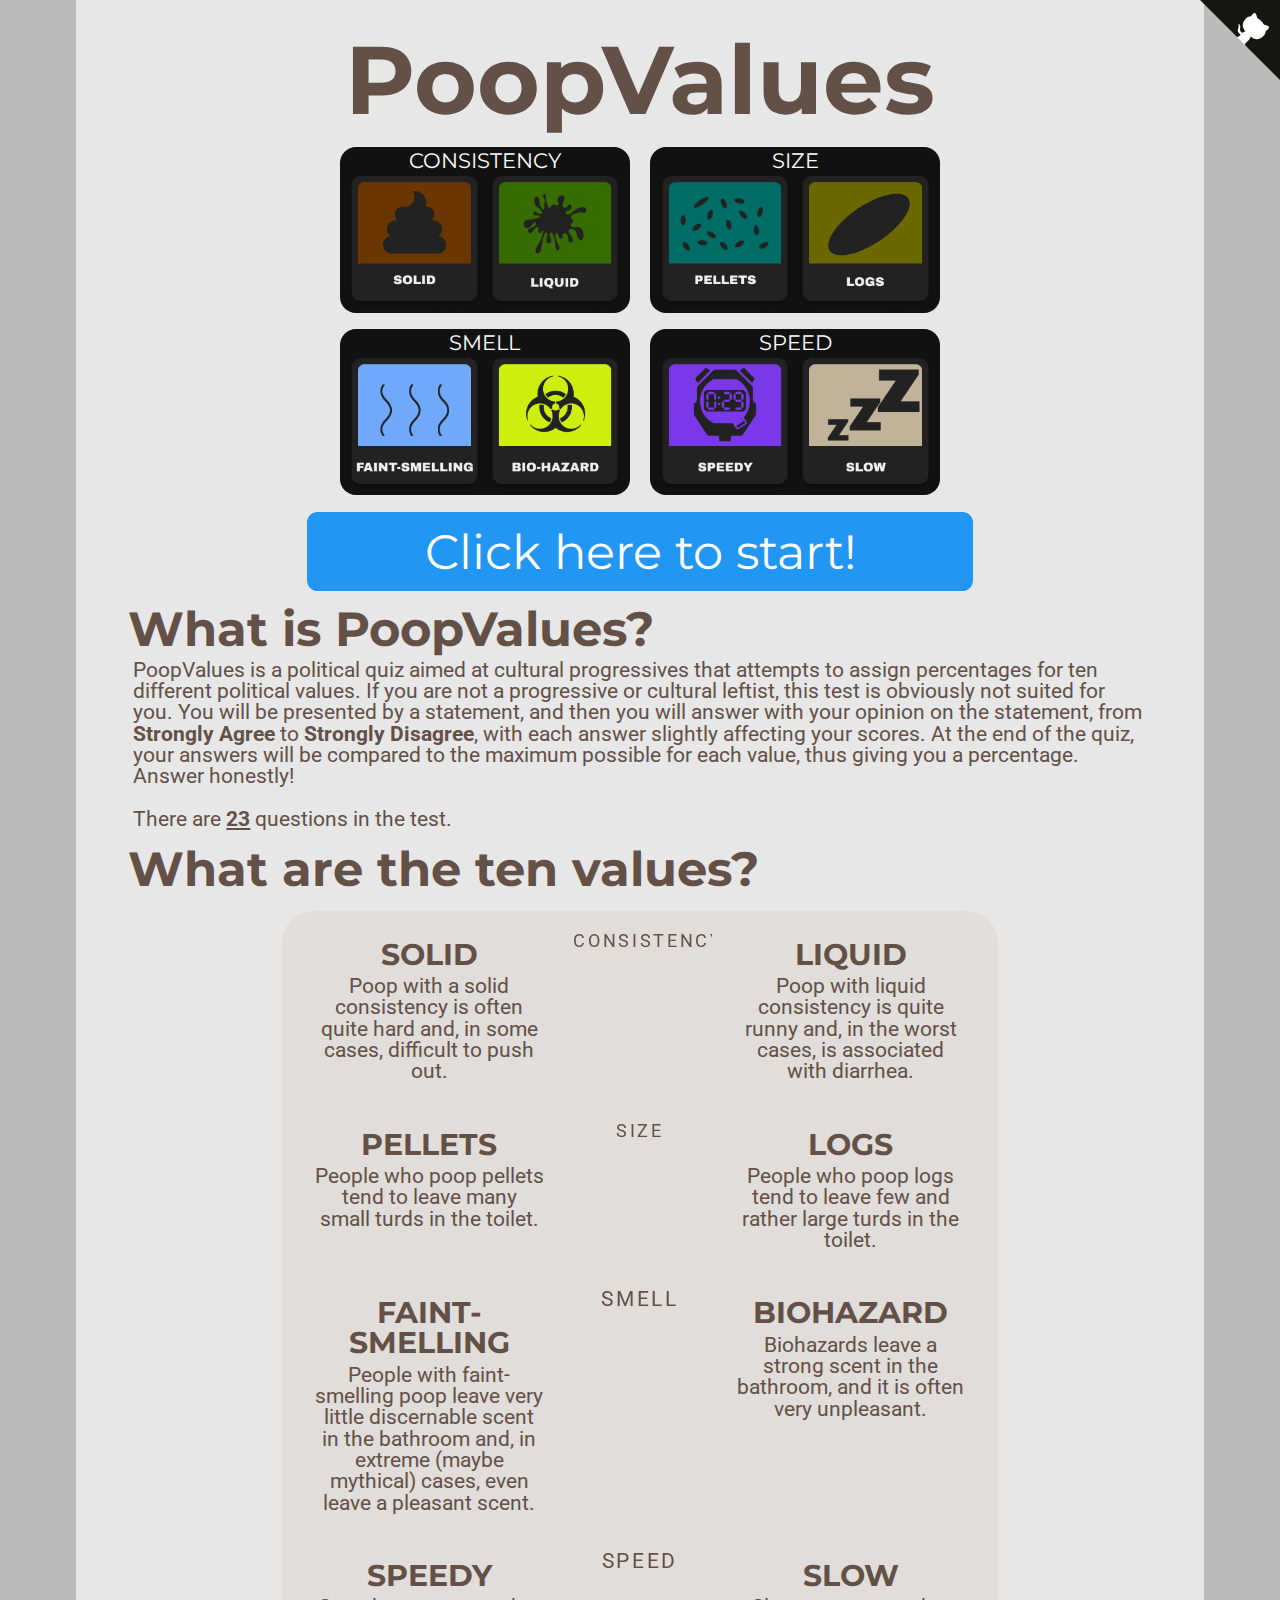
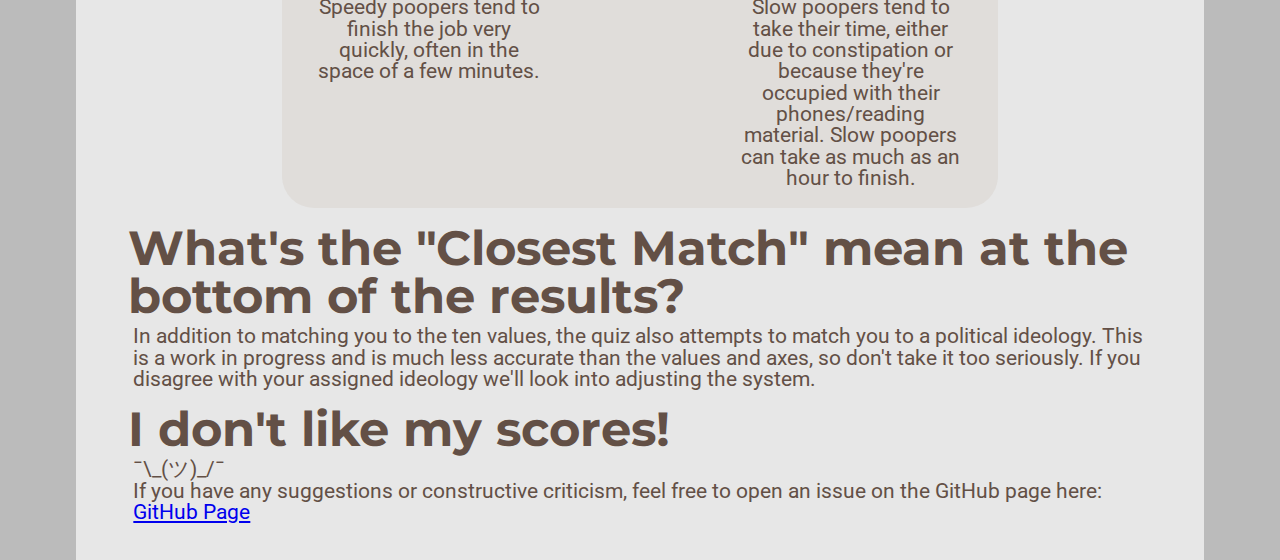
==== PoopValues/index.html @ defd819e "Added PoopValues Test again (removed git repository from 'PoopValues' folder this time)." ====
<!DOCTYPE html>
<html lang="en-US">
    <head>
        <link href="https://fonts.googleapis.com/css?family=Montserrat:300,400,700|Roboto:400,700" rel="stylesheet">
        <link href='style.css' rel='stylesheet' type='text/css'>
        <link rel="icon" type="x-icon" href="assets/icon.png">
        <link rel="shortcut icon" type="x-icon" href="assets/icon.png">
        <title>PoopValues</title>
        <meta property="og:ttl" content="600">
        <meta property="og:site_name" content="PoopValues.github.io">
        <meta property="og:title" content="PoopValues">
        <meta property="og:type" content="website">
        <meta property="og:description" content="PoopValues is a political quiz aimed at cultural progressives">
        <meta property="og:url" content="https://select-ear-8052.github.io/index.html">
        <meta property="og:image" content="https://select-ear-8052.github.io/assets/previcon.png">
        <meta property="og:image:width" content="1024">
        <meta property="og:image:height" content="1024">
        <meta name="theme-color" content="#000000" data-react-helmet="true">
        <meta charset="utf-8">
    <body>
        <a href="https://github.com/afunhumaninter/conservavalues" class="github-corner" aria-label="View source on Github"><svg width="80" height="80" viewBox="0 0 250 250" style="fill:#151513; color:#fff; position: absolute; top: 0; border: 0; right: 0;" aria-hidden="true"><path d="M0,0 L115,115 L130,115 L142,142 L250,250 L250,0 Z"></path><path d="M128.3,109.0 C113.8,99.7 119.0,89.6 119.0,89.6 C122.0,82.7 120.5,78.6 120.5,78.6 C119.2,72.0 123.4,76.3 123.4,76.3 C127.3,80.9 125.5,87.3 125.5,87.3 C122.9,97.6 130.6,101.9 134.4,103.2" fill="currentColor" style="transform-origin: 130px 106px;" class="octo-arm"></path><path d="M115.0,115.0 C114.9,115.1 118.7,116.5 119.8,115.4 L133.7,101.6 C136.9,99.2 139.9,98.4 142.2,98.6 C133.8,88.0 127.5,74.4 143.8,58.0 C148.5,53.4 154.0,51.2 159.7,51.0 C160.3,49.4 163.2,43.6 171.4,40.1 C171.4,40.1 176.1,42.5 178.8,56.2 C183.1,58.6 187.2,61.8 190.9,65.4 C194.5,69.0 197.7,73.2 200.1,77.6 C213.8,80.2 216.3,84.9 216.3,84.9 C212.7,93.1 206.9,96.0 205.4,96.6 C205.1,102.4 203.0,107.8 198.3,112.5 C181.9,128.9 168.3,122.5 157.7,114.1 C157.9,116.9 156.7,120.9 152.7,124.9 L141.0,136.5 C139.8,137.7 141.6,141.9 141.8,141.8 Z" fill="currentColor" class="octo-body"></path></svg></a><style>.github-corner:hover .octo-arm{animation:octocat-wave 560ms ease-in-out}@keyframes octocat-wave{0%,100%{transform:rotate(0)}20%,60%{transform:rotate(-25deg)}40%,80%{transform:rotate(10deg)}}@media (max-width:500px){.github-corner:hover .octo-arm{animation:none}.github-corner .octo-arm{animation:octocat-wave 560ms ease-in-out}}</style>
        <h1>PoopValues</h1>
      
        <div class="center">
            <div class="block">
                <div class="axis_label">CONSISTENCY</div>
                <a href="#anchor1"><img src="assets/values/solid.png" class="column"></a>
                <a href="#anchor1"><img src="assets/values/liquid.png" class="column"></a>
            </div>
            <div class="block">
                <div class="axis_label">SIZE</div>
                <a href="#anchor2"><img src="assets/values/pellets.png" class="column"></a>
                <a href="#anchor2"><img src="assets/values/logs.png" class="column"></a>
            </div>
            <div class="block">
                <div class="axis_label">SMELL</div>
                <a href="#anchor3"><img src="assets/values/faint.png" class="column"></a>
                <a href="#anchor3"><img src="assets/values/biohazard.png" class="column"></a>
            </div>    
            <div class="block">
                <div class="axis_label">SPEED</div>
                <a href="#anchor4"><img src="assets/values/speedy.png" class="column"></a>
                <a href="#anchor4"><img src="assets/values/slow.png" class="column"></a>
            </div>
            <!-- <div class="block">
                <div class="axis_label">CONVENTIONALIST</div>
                <a href="#anchor5"><img src="assets/values/conventionalist.svg" class="column"></a>
                <a href="#anchor5"><img src="assets/values/conspiratorialist.svg" class="column"></a>
            </div> -->
        </div>
        <button class="button" onclick="location.href='instructions.html';" style="font-size:36pt;">Click here to start!</button>
        <h2>What is PoopValues?</h2>
            <p>PoopValues is a political quiz aimed at cultural progressives that attempts to assign percentages for ten different political values. If you are not a progressive or cultural leftist, this test is obviously not suited for you. You will be presented by a statement, and then you will answer with your opinion on the statement, from <b>Strongly Agree</b> to <b>Strongly Disagree</b>, with each answer slightly affecting your scores. At the end of the quiz, your answers will be compared to the maximum possible for each value, thus giving you a percentage. Answer honestly!<br /><br />
            There are <b><u><span id="numOfQuestions"></span></u></b> questions in the test.</p>

        <h2>What are the ten values?</h2>
        <br>
        <div class="expl-block">
            <!--CONSISTENCY axis-->
            <div class="spacer">
                <div class="expl-left">
                    <p class="index-value">
                        <b id="val-moderate">SOLID</b>
                    </p>
                    <p class="expl-text-left">
                        Poop with a solid consistency is often quite hard and, in some cases, difficult to push out.
                    </p>
                </div>
                <div class="expl-axis">
                    <a id="anchor1"></a>
                    <p class="axis"><small>CONSISTENCY</small></p>
                    <img class="arrows" src="assets/arrow.svg"></img>
                </div>
                <div class="expl-right">
                    <p class="index-value">
                        <b id="val-radical">LIQUID</b>
                    </p>
                    <p class="expl-text-right">
                        Poop with liquid consistency is quite runny and, in the worst cases, is associated with diarrhea.
                    </p>
                </div>
            </div>
            <!--Co-operation axis-->
            <div class="spacer">
                <div class="expl-left">
                    <p class="index-value">
                        <b id="val-socialist">PELLETS</b>
                    </p>
                    <p class="expl-text-left">
                        People who poop pellets tend to leave many small turds in the toilet.
                    </p>
                </div>
                <div class="expl-axis">
                    <a id="anchor2"></a>
                    <p class="axis"><SMALL>SIZE</SMALL></p>
                    <img class="arrows" src="assets/arrow.svg"></img>
                </div>
                <div class="expl-right">
                    <p class="index-value">
                        <b id="val-capitalist">LOGS</b>
                    </p>
                    <p class="expl-text-right">
                       People who poop logs tend to leave few and rather large turds in the toilet.
                    </p>
                </div>
            </div>
            <!--Ownership axis-->
            <div class="spacer">
                <div class="expl-left">
                    <p class="index-value">
                        <b id="val-authoritarian">FAINT-SMELLING</b>
                    </p>
                    <p class="expl-text-left">
                       People with faint-smelling poop leave very little discernable scent in the bathroom and, in extreme (maybe mythical) cases, even leave a pleasant scent.
                    </p>
                </div>
                <div class="expl-axis">
                    <a id="anchor3"></a>
                    <p class="axis">SMELL</p>
                    <img class="arrows" src="assets/arrow.svg"></img>
                </div>
                <div class="expl-right">
                    <p class="index-value">
                        <b id="val-libertarian">BIOHAZARD</b>
                    </p>
                    <p class="expl-text-right">
                        Biohazards leave a strong scent in the bathroom, and it is often very unpleasant.
                    </p>
                </div>
            </div>
            <!--World axis-->
            <div class="spacer">
                <div class="expl-left">
                    <p class="index-value">
                        <b id="val-nationalist">SPEEDY</b>
                    </p>
                    <p class="expl-text-left">
                        Speedy poopers tend to finish the job very quickly, often in the space of a few minutes.
                    </p>
                </div>
                <div class="expl-axis">
                    <a id="anchor4"></a>
                    <p class="axis">SPEED</p>
                    <img class="arrows" src="assets/arrow.svg"></img>
                </div>
                <div class="expl-right">
                    <p class="index-value">
                        <b id="val-globalist">SLOW</b>
                    </p>
                    <p class="expl-text-right">
                        Slow poopers tend to take their time, either due to constipation or because they're occupied with their phones/reading material. Slow poopers can take as much as an hour to finish.
                    </p>
                </div>
            </div>
            <!--Culture axis-->
            <!-- <div class="spacer">
                <div class="expl-left">
                    <p class="index-value">
                        <b id="val-conventionalist"><small>CONVENTIONALIST</small></b>
                    </p>
                    <p class="expl-text-left">
                        Conventionalists believe that the modern scientific consensus, fact-checkers, and media are trustworthy and that we should trust them. On the extreme, this can result in blindly following the establishment.
                    </p>
                </div>
                <div class="expl-axis">
                    <a id="anchor5"></a>
                    <p class="axis" id="conventionalism-name">CONVENTIONALISM</p>
                    <img class="arrows" src="assets/arrow.svg"></img>
                </div>
                <div class="expl-right">
                    <p class="index-value">
                        <b id="val-conspiratorialist"><small><small>CONSPIRATORIALIST</small></small></b>
                    </p>
                    <p class="expl-text-right">
                        Conspiratorialists believe that the modern establishment cannot be trusted and that fact-checkers, the media, and the modern scientific consensus are all untrustworthy. People on this side are more likely to believe in conspiracy theories. On the extreme, this can result in anti-science and the QAnon phenomenon.
                    </p>
                </div>
            </div> -->
        </div>
        <h2>What's the "Closest Match" mean at the bottom of the results?</h2>
            <p>In addition to matching you to the ten values, the quiz also attempts to match you to a political ideology. This is a work in progress and is much less accurate than the values and axes, so don't take it too seriously. If you disagree with your assigned ideology we'll look into adjusting the system.</p>
        <h2>I don't like my scores!</h2>
            <p>¯\_(ツ)_/¯<br/>
            If you have any suggestions or constructive criticism, feel free to open an issue on the GitHub page here: <a href="https://github.com/afunhumaninter/conservavalues">GitHub Page</a></p>

        <script type="text/javascript">
            fetch("JSON/questions.json")
                .then(response => response.json())
                .then(data => document.getElementById("numOfQuestions").innerHTML = data.length)
        </script>
    </body>
</html>
---- PoopValues/style.css ----
/*Base CSS*/
:root {
    --axis: calc(18pt * 3);
    --arrow: calc(var(--axis) + 4px);
    --arrow-color: #333333;
}
  
.expl-axis {
    background: linear-gradient(180deg, transparent var(--axis), var(--arrow-color) var(--axis));
    mask-image: linear-gradient(180deg, white var(--axis), transparent var(--axis)), url(../conservavalues/assets/arrow.svg);
    -webkit-mask-image: linear-gradient(180deg, white var(--axis), transparent var(--axis)), url(../conservavalues/assets/arrow.svg);
    mask-repeat: no-repeat;
    -webkit-mask-repeat: no-repeat;
    mask-size: 100%, 60% auto;
    -webkit-mask-size: 100%, 60% auto;
    mask-position: 0 0, 50% var(--arrow);
    -webkit-mask-position: 0 0, 50% var(--arrow);
}
html {
    background-color: #bbbbbb;
    padding: 0px;
    scroll-behavior: smooth;
}

body {
    width: 80%;
    min-height: calc(100vh - 4em);
    margin: 0 auto;
    padding: 2em;
    background-color: #dddddd;
    border-color: #eeeeee;
    border-left-style: solid;
    border-right-style: solid;
    border-width: 20px;
}

p {
    /* color: #444444; */
    color: #635046;
    font-family: 'Roboto', sans-serif;
    font-size: 16pt;
    line-height: 1;
    margin: 4pt;
}

p.value-description {
    text-indent: -16pt;
    margin-left: 20pt;
}

p.question {
    margin: 16pt auto;
    color: #333333;
    font-family: 'Montserrat', sans-serif;
    font-weight: normal;
    width: 70%;
    min-width: 500pt;
    min-height: 144pt;
    background-color: #eeeeee;
    padding: 16pt;
    border-radius: 16pt;
    font-size: 36pt;
    display: flex;
    justify-content: center;
    align-items: center;
    text-align: center;
}

h1 {
    color: #222222;
    font-family: 'Montserrat', sans-serif;
    font-size: 72pt;
    text-align: center;
    line-height: 72pt;
    margin-top: 0pt;
    margin-bottom: 0pt;
}
svg{

    fill: #90a4bb;
}
h2 {
    color: #333333;
    font-family: 'Montserrat', sans-serif;
    font-size: 36pt;
    line-height: 36pt;
    margin-top: 12pt;
    margin-bottom: 0pt;
}

li {
    font-size: 16pt;
    text-indent: 16pt;
}

a {
    font-family: inherit;
}
.small_button, .small_button_off {
    background-color: #333;
    font-family: 'Montserrat', sans-serif;
    border: none;
    border-radius: 8pt;
    color: white;
    padding: 8pt;
    width: 10%;
    min-width: 100pt;
    text-align: center;
    text-decoration: none;
    display: block;
    font-size: 18pt;
    margin: -2px auto;
    cursor: pointer;
}

.small_button_off {
    background-color: #ddd;
    color: #888;
    border: 2px solid #888;
    cursor: not-allowed;
    margin: -4px auto;
}
.arrows {
    display: none;
}
li {
    font-size: 16pt;
    text-indent: 16pt;
}

img.center {
    display: block;
    margin: 1em auto;
    width: 50%;
    min-width: 500pt;
}
img.column {
    width: 45%;
    transition: transform 0.3s;
    padding: 1%;
}
  
img.column:hover {
    transform: scale(1.05);
}
p.expl-text-left, p.expl-text-right {
    display: block;
    font-size: 16pt;
    width: 90%;
    margin-left: auto;
    margin-right: auto;
}

img.arrows {
    width: 60%;
    height: auto;
}

p.axis {
    display: block;
}

p.index-value {
    font-family: 'Montserrat', sans-serif;
    font-size: 30px;
    margin: 4px;
}
p.expl-text {
    font-size: 18pt;
}
  
p.value {
    font-size: 28pt;
    text-indent: -16pt;
    line-height: 2px;
    letter-spacing: 0.1em;
}
  
p.extras {
    text-align: center;
    max-width: 800px;
    margin-left: auto;
    margin-right: auto;
}

.button {
    background-color: #2196f3;
    font-family: 'Montserrat', sans-serif;
    border: none;
    border-radius: 8pt;
    color: white;
    padding: 8pt;
    width: 50%;
    min-width: 500pt;
    text-align: center;
    text-decoration: none;
    display: block;
    font-size: 24pt;
    margin: -2px auto;
    cursor: pointer;
}
div.center {
    border-radius: 8pt;
    padding: 8pt;
    color: white;
    width: 90%;
    max-width: 768pt;
    display: block;
    margin: auto;
    align-items: center;
    text-align: center;
}

div.axis {
    width: 100%;
    display: flex;
    align-items: center;
    justify-content: center;
}

div.bar {
    height: 36pt;
    line-height: 36pt;
    padding: 8pt;
    margin-top: 4pt;
    margin-bottom: 4pt;
    border-width: 4px;
    border-right-width: 1px;
    border-top-style: solid;
    border-bottom-style: solid;
    border-color: #222222;
    background-color: #eeeeee;
    display: block;
    width: 50%;
}
div.spacer {
    display: flex;
    padding: 2%;
    /* background-color: #90a4bb; */
}

div.text-wrapper {
    font-family: 'Montserrat', sans-serif;
    font-size: 36pt;
    line-height: 36pt;
    color: #222222;
    /* color: #90a4bb; */
    display: inline-block;
}

div.axis_label {
    font-size: 16pt;
    font-family: 'Montserrat', sans-serif;
    color: #000;
}
  
div.block {
    display: inline-block;
    width: 31.5%;
    background-color: #CCC;
    border-radius: 12pt;
    margin: 6pt;
}
  
div.expl-block {
    width: 70%;
    display: block;
    text-align: center;
    align-items: center;
    margin: auto;
    /* background-color: #CCC; */
    background-color: #e0ddda;
    border-radius: 32px;
}
  
div.expl-left, div.expl-right {
    display: inline-block;
    text-align: center;
    margin-top: 10px;
    vertical-align: top;
    width: 37%;
    margin-left: auto;
    margin-right: auto;
}
  
div.expl-axis {
    display: inline-block;
    width: 20.9%;
    vertical-align: top;
    font-size: 20pt;
    letter-spacing: 0.1em;
    margin: 4pt;
    margin-top: -2px;
}

#banner {
    border-color: #444444;
    border-style: solid;
    border-width: 2px;
    border-radius: 8pt;
    display: block;
    margin: 8pt;
    margin-left: auto;
    margin-right: auto;
}

div.solid {
    background-color: #6c3600;
    text-align: left;
    border-right-style: solid;
}

#val-solid {
    color: #6c3600;;
}

div.liquid {
    background-color: #366c00;
    text-align: right;
    border-left-style: solid;
}

#val-liquid {
    color: #366c00;
}

div.pellets {
    background-color: #006c66;
    text-align: left;
    border-right-style: solid;
}

#val-pellets {
    color: #006c66;
}

div.logs {
    background-color: #6c6800;
    text-align: right;
    border-right-style: solid;
}

#val-logs {
    color: #6c6800;
}

div.faint {
    background-color: #70a8fc;
    text-align: left;
    border-left-style: solid;
}

#val-faint {
    color: #70a8fc;
}

div.biohazard {
    background-color: #ceee10;
    text-align: right;
    border-left-style: solid;
}

#val-biohazard {
    color: #ceee10;
}

div.speedy {
    background-color: #7b38e9;
    text-align: left;
    border-right-style: solid;
}

#val-speedy {
    color: #7b38e9;
}

div.slow {
    background-color: #c0b39a;
    text-align: right;
    border-left-style: solid;
}

#val-slow {
    color: #c0b39a;
}

div.toilet_paper {
    background-color: #9AC0B7;
    text-align: left;
    border-right-style: solid;
}

#val-toilet_paper {
    color: #9AC0B7;
}

div.bidet {
    background-color: #9D9AC0;
    text-align: right;
    border-right-style: solid;
}

#val-bidet {
    color: #9D9AC0;
}

span.weight-300 {
    font-weight: 300;
}

#conventionalism-name{
    font-size: 8pt;
}

/*Dark mode*/
/* @media(prefers-color-scheme: dark){ */
    :root {
        --arrow-color: #dddddd;
    }

    div.axis_label {
        color: #FFF;
    }

    div.block {
        background-color: #111;
    }

    /* div.expl-block {
        background-color: #333;
        /* background-color: #B2CDEB; */
    } */
    html {
        background-color: #90a4bb;
        padding: 0px;
    }
    body {
        /* background-color: #3b3b3b;
        border-color: #505050; */

        background-color: #e7e7e7;
        border-color: #e7e7e7;
    }
    p {
        /* color: #cccccc; */
        /* color: #2c7edd; */

        color: #635046;
    }
    p.question {
        /* color: #cccccc; */
        /* color: #2c7edd; */

        color: #635046;
        background-color: #e0ddda;
    }
    h1 {
        /* color: #cccccc; */
        color: #635046;
    }
    h2 {
        /* color: #cccccc; */
        color: #635046;
    }
    .small_button, .small_button_off {
        background-color: #ddd;
    }

    .small_button_off {
        background-color: #333;
        color: #888;
        border: 2px solid #888;
    }
/* } */
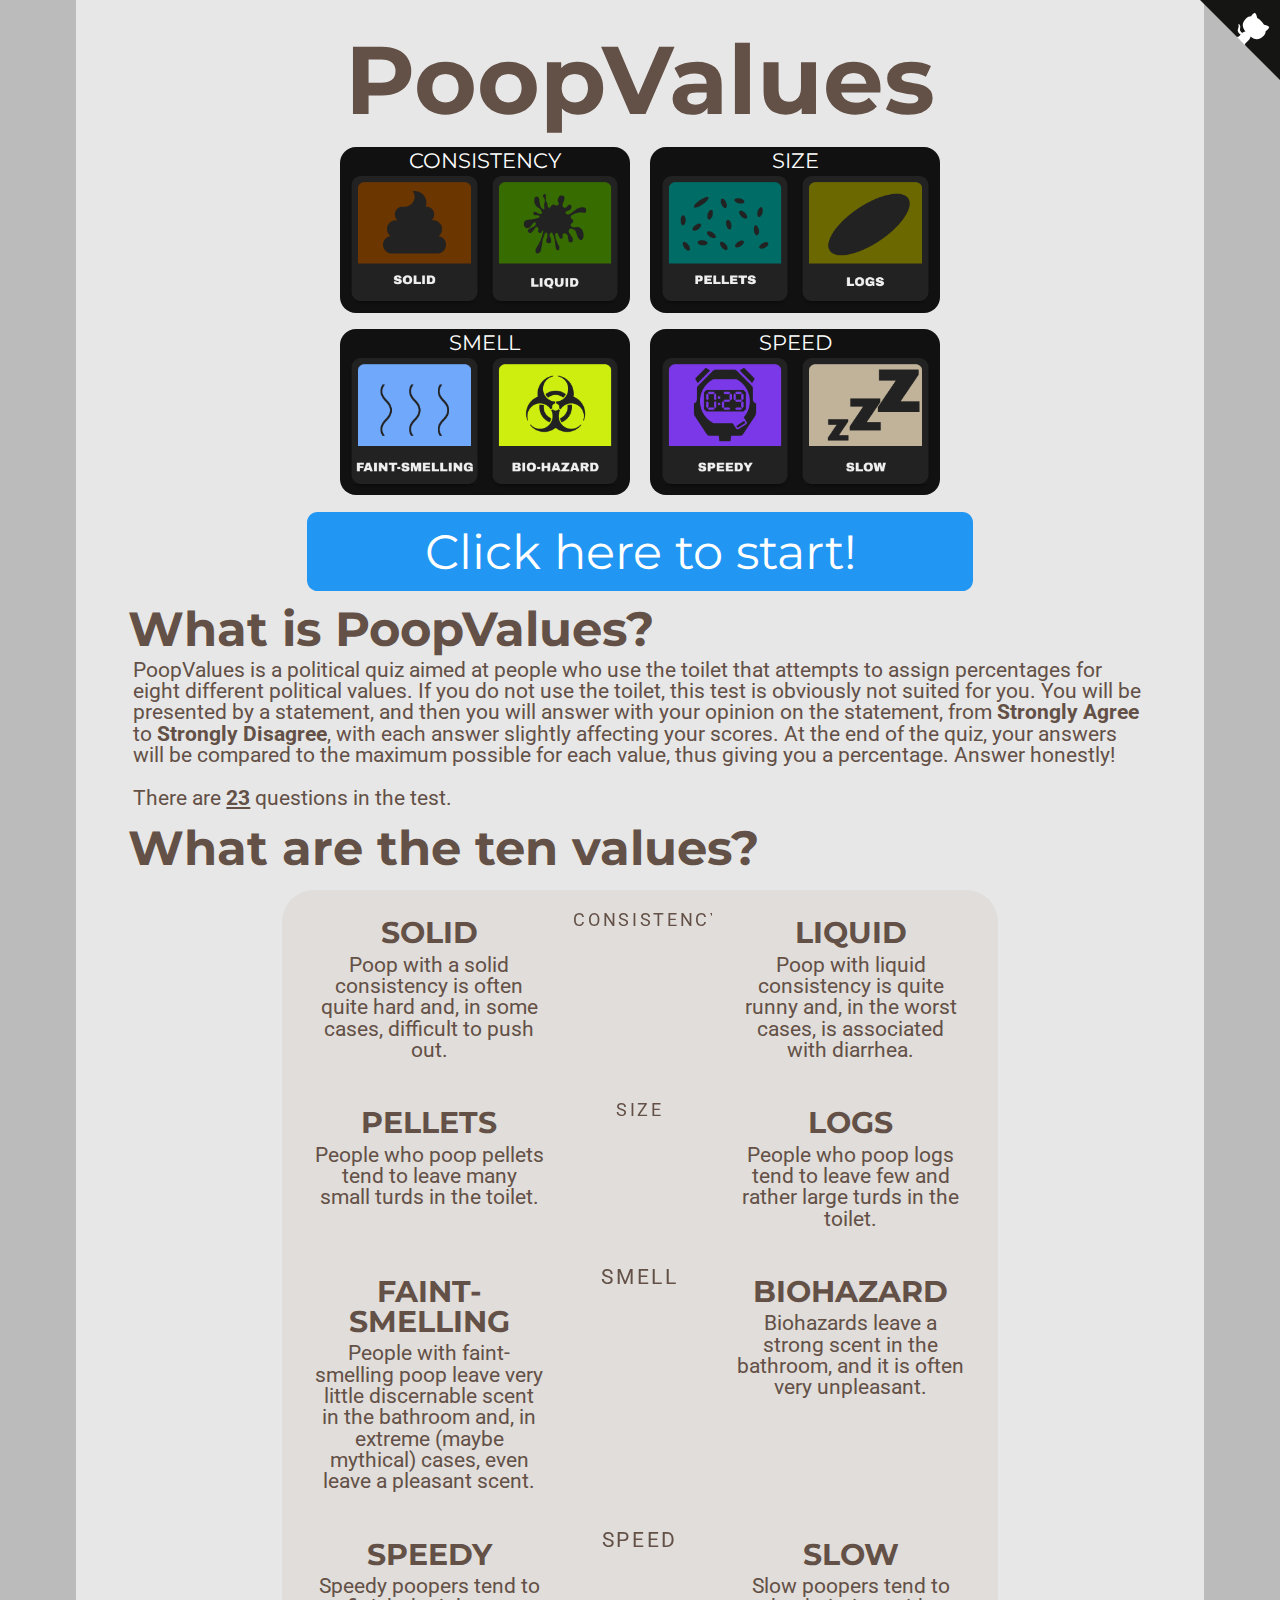
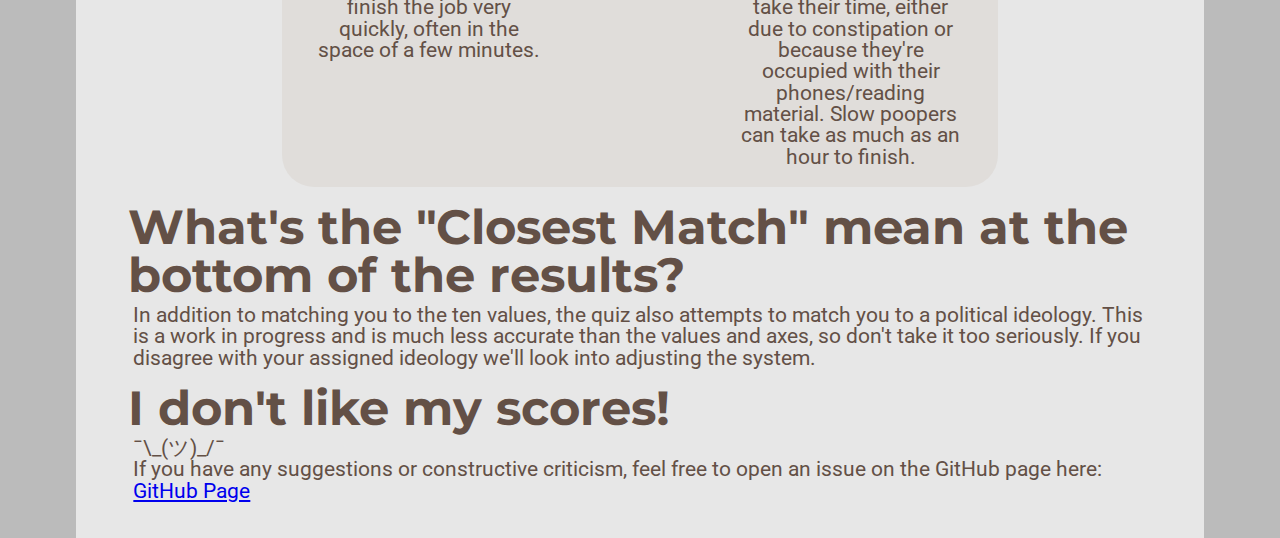
==== commit add29bd8: "Edited PoopValues index page" ====
--- a/PoopValues/index.html
+++ b/PoopValues/index.html
@@ -10,13 +10,14 @@
         <meta property="og:site_name" content="PoopValues.github.io">
         <meta property="og:title" content="PoopValues">
         <meta property="og:type" content="website">
-        <meta property="og:description" content="PoopValues is a political quiz aimed at cultural progressives">
-        <meta property="og:url" content="https://select-ear-8052.github.io/index.html">
-        <meta property="og:image" content="https://select-ear-8052.github.io/assets/previcon.png">
+        <meta property="og:description" content="PoopValues is a political quiz aimed at people who use the toilet."">
+        <meta property="og:url" content="https://select-ear-8052.github.io/PoopValues/index.html">
+        <meta property="og:image" content="https://select-ear-8052.github.io/PoopValues/assets/previcon.png">
         <meta property="og:image:width" content="1024">
         <meta property="og:image:height" content="1024">
         <meta name="theme-color" content="#000000" data-react-helmet="true">
         <meta charset="utf-8">
+    </head>
     <body>
         <a href="https://github.com/afunhumaninter/conservavalues" class="github-corner" aria-label="View source on Github"><svg width="80" height="80" viewBox="0 0 250 250" style="fill:#151513; color:#fff; position: absolute; top: 0; border: 0; right: 0;" aria-hidden="true"><path d="M0,0 L115,115 L130,115 L142,142 L250,250 L250,0 Z"></path><path d="M128.3,109.0 C113.8,99.7 119.0,89.6 119.0,89.6 C122.0,82.7 120.5,78.6 120.5,78.6 C119.2,72.0 123.4,76.3 123.4,76.3 C127.3,80.9 125.5,87.3 125.5,87.3 C122.9,97.6 130.6,101.9 134.4,103.2" fill="currentColor" style="transform-origin: 130px 106px;" class="octo-arm"></path><path d="M115.0,115.0 C114.9,115.1 118.7,116.5 119.8,115.4 L133.7,101.6 C136.9,99.2 139.9,98.4 142.2,98.6 C133.8,88.0 127.5,74.4 143.8,58.0 C148.5,53.4 154.0,51.2 159.7,51.0 C160.3,49.4 163.2,43.6 171.4,40.1 C171.4,40.1 176.1,42.5 178.8,56.2 C183.1,58.6 187.2,61.8 190.9,65.4 C194.5,69.0 197.7,73.2 200.1,77.6 C213.8,80.2 216.3,84.9 216.3,84.9 C212.7,93.1 206.9,96.0 205.4,96.6 C205.1,102.4 203.0,107.8 198.3,112.5 C181.9,128.9 168.3,122.5 157.7,114.1 C157.9,116.9 156.7,120.9 152.7,124.9 L141.0,136.5 C139.8,137.7 141.6,141.9 141.8,141.8 Z" fill="currentColor" class="octo-body"></path></svg></a><style>.github-corner:hover .octo-arm{animation:octocat-wave 560ms ease-in-out}@keyframes octocat-wave{0%,100%{transform:rotate(0)}20%,60%{transform:rotate(-25deg)}40%,80%{transform:rotate(10deg)}}@media (max-width:500px){.github-corner:hover .octo-arm{animation:none}.github-corner .octo-arm{animation:octocat-wave 560ms ease-in-out}}</style>
         <h1>PoopValues</h1>
@@ -50,7 +51,7 @@
         </div>
         <button class="button" onclick="location.href='instructions.html';" style="font-size:36pt;">Click here to start!</button>
         <h2>What is PoopValues?</h2>
-            <p>PoopValues is a political quiz aimed at cultural progressives that attempts to assign percentages for ten different political values. If you are not a progressive or cultural leftist, this test is obviously not suited for you. You will be presented by a statement, and then you will answer with your opinion on the statement, from <b>Strongly Agree</b> to <b>Strongly Disagree</b>, with each answer slightly affecting your scores. At the end of the quiz, your answers will be compared to the maximum possible for each value, thus giving you a percentage. Answer honestly!<br /><br />
+            <p>PoopValues is a political quiz aimed at people who use the toilet that attempts to assign percentages for eight different political values. If you do not use the toilet, this test is obviously not suited for you. You will be presented by a statement, and then you will answer with your opinion on the statement, from <b>Strongly Agree</b> to <b>Strongly Disagree</b>, with each answer slightly affecting your scores. At the end of the quiz, your answers will be compared to the maximum possible for each value, thus giving you a percentage. Answer honestly!<br /><br />
             There are <b><u><span id="numOfQuestions"></span></u></b> questions in the test.</p>
 
         <h2>What are the ten values?</h2>
